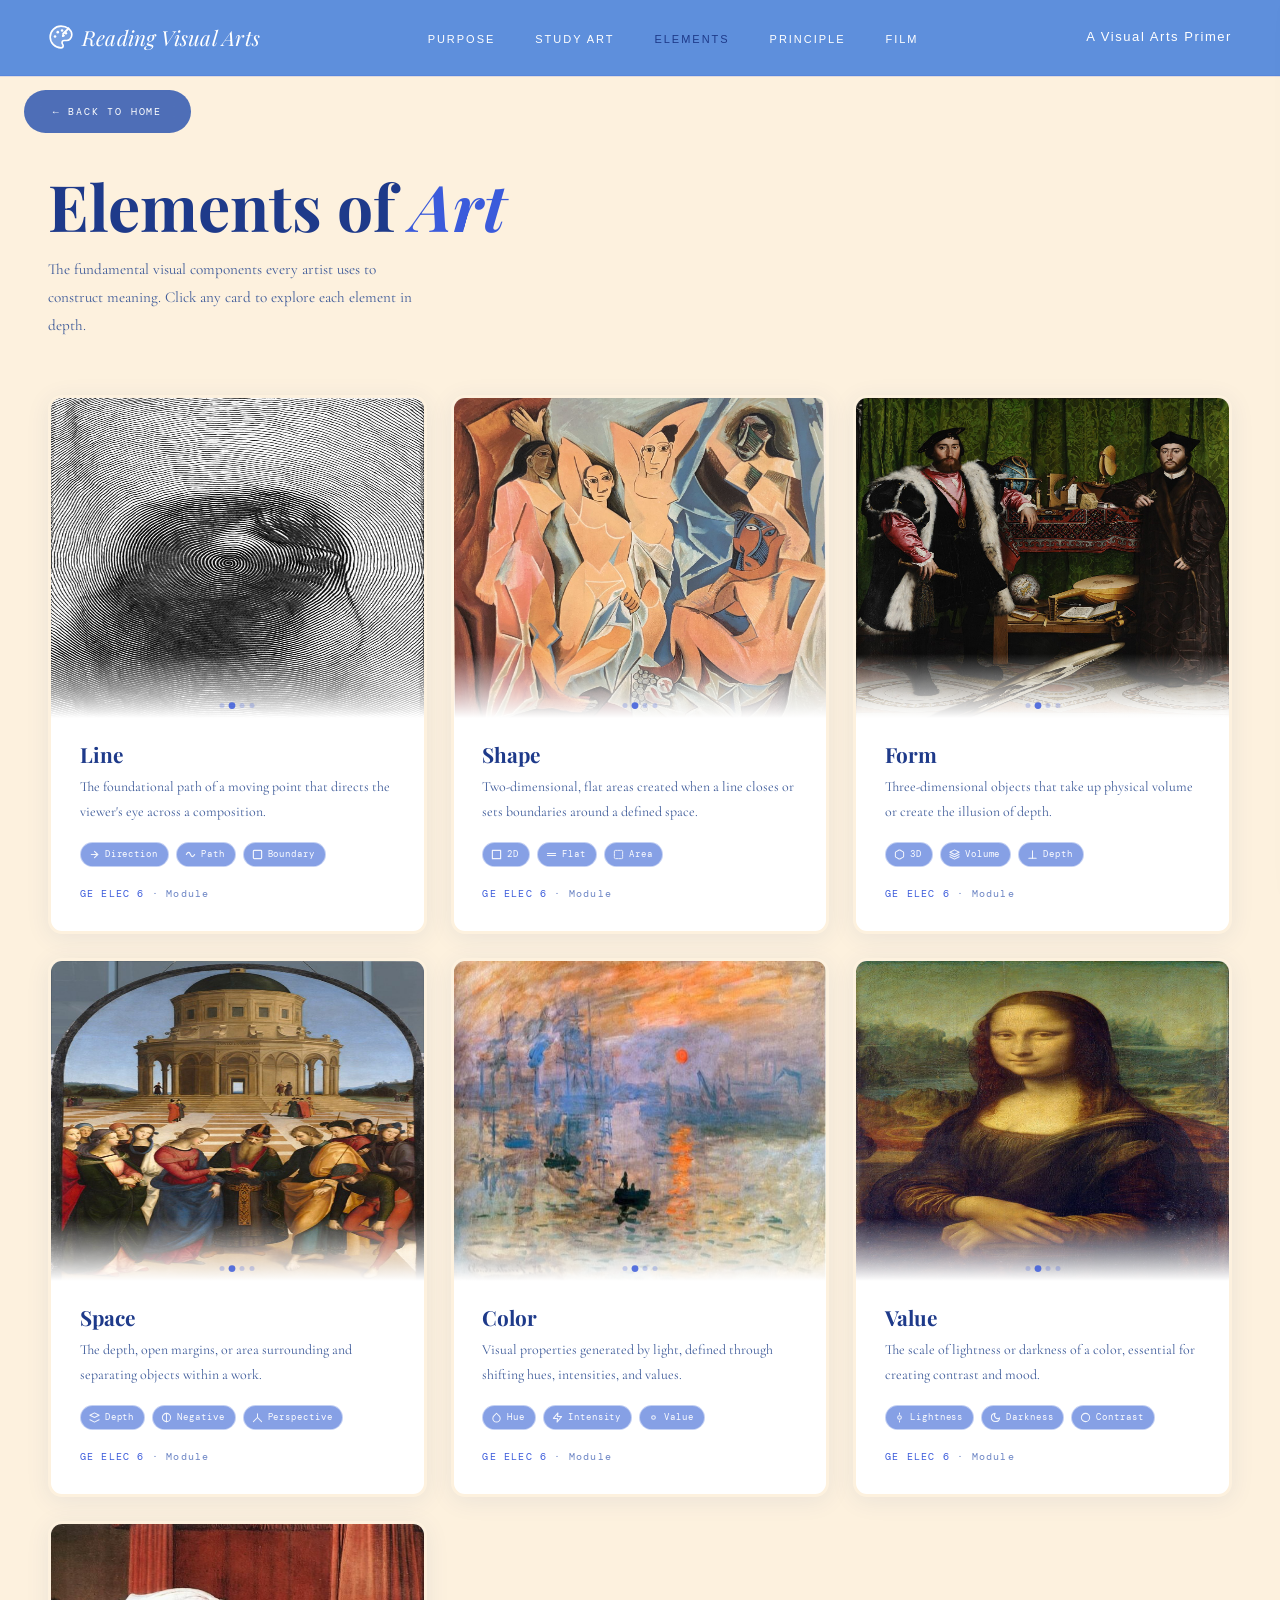
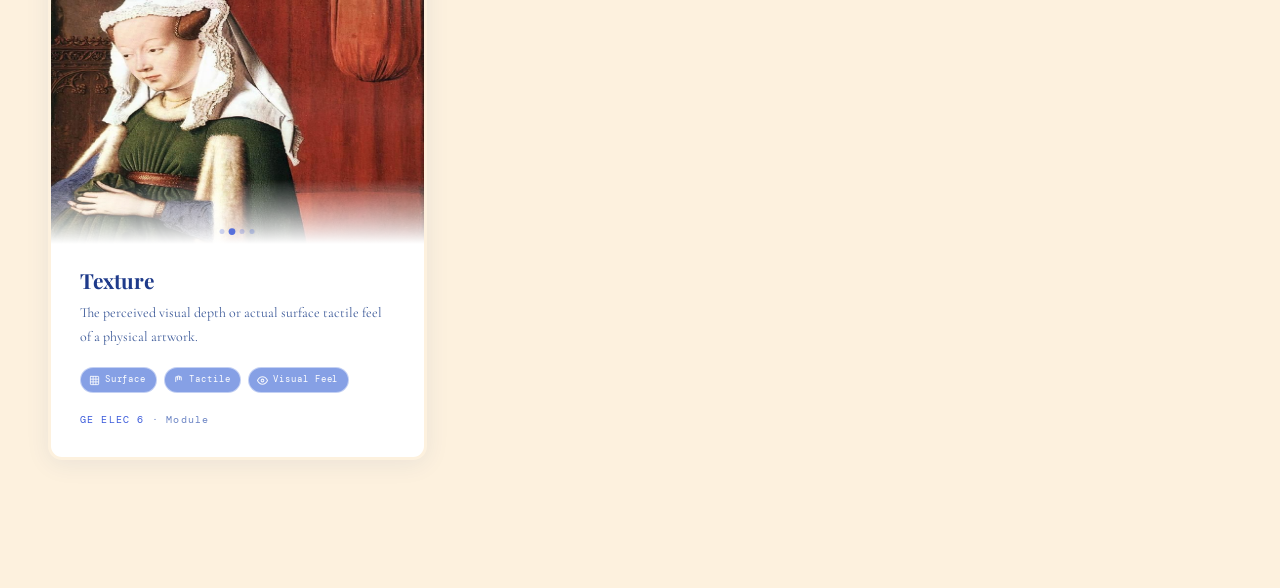
==== elements.html @ 867e7276 "i built a brand new landing page and added elements.html. i completely updated our design system by " ====
<!DOCTYPE html>
<html lang="en">
<head>
<meta charset="UTF-8">
<meta name="viewport" content="width=device-width, initial-scale=1.0">
<title>Elements of Art — Reading Visual Arts</title>
<link href="https://fonts.googleapis.com/css2?family=Playfair+Display:ital,wght@0,400;0,700;1,400;1,700&family=DM+Mono:ital,wght@0,300;0,400;1,300&family=Cormorant+Garamond:ital,wght@0,300;0,400;1,300;1,400&display=swap" rel="stylesheet">
<link rel="stylesheet" href="style.css">
<style>
/* ── ELEMENTS PAGE — extra styles on top of style.css ── */

.elements-page {
  max-width: 1400px;
  margin: 0 auto;
  padding: 5rem 3rem 8rem;
}

.section-header-row {
  display: flex;
  justify-content: space-between;
  align-items: flex-end;
  margin-bottom: 3.5rem;
  flex-wrap: wrap;
  gap: 1.5rem;
}

.section-kicker {
  font-family: 'DM Mono', monospace;
  font-size: 10px;
  letter-spacing: 0.28em;
  text-transform: uppercase;
  color: var(--cobalt);
  margin-bottom: 1rem;
}

.section-title {
  font-family: 'Playfair Display', serif;
  font-size: clamp(2.8rem, 5vw, 4.5rem);
  font-weight: 700;
  line-height: 1.05;
  color: var(--navy);
  margin-bottom: 1rem;
}

.section-title em { font-style: italic; color: var(--cobalt); }

.section-sub {
  font-size: 0.95rem;
  color: var(--text-body);
  max-width: 55ch;
  line-height: 1.85;
}

.view-all-link {
  font-family: 'DM Mono', monospace;
  font-size: 11px;
  letter-spacing: 0.15em;
  text-transform: uppercase;
  color: var(--navy);
  text-decoration: none;
  white-space: nowrap;
  padding-bottom: 2px;
  border-bottom: 1px solid var(--border);
  transition: color 0.2s, border-color 0.2s;
}
.view-all-link:hover { color: var(--cobalt); border-bottom-color: var(--cobalt); }

/* ── CARD GRID ── */
.el-grid {
  display: grid;
  grid-template-columns: repeat(3, 1fr);
  gap: 1.5rem;
}

.el-card {
  border: 3px solid transparent;      /* ← thicker border */
  border-radius: 14px;
  overflow: hidden;
  cursor: pointer;
  position: relative;
  --mx: -999px;
  --my: -999px;
  background:
    linear-gradient(var(--white), var(--white)) padding-box,
    radial-gradient(
      400px circle at var(--mx) var(--my),   /* ← wider spread */
      rgba(94,143,220,1.0)  0%,              /* ← header blue */
      rgba(116,143,252,0.8) 25%,
      rgba(174,196,255,0.4) 55%,
      transparent 100%
    ) border-box;
  box-shadow: var(--shadow);
  transition: transform 0.3s, box-shadow 0.3s;
}

.el-card:hover {
  transform: translateY(-6px);
  box-shadow: 0 20px 50px rgba(30,58,138,0.13);
}

.card-visual {
  width: 100%;
  height: 320px;        /* fixed height */
  overflow: hidden;
  position: relative;
}

.card-slide {
  position: absolute;
  inset: 0;
  width: 100%;
  height: 100%;
  object-fit: fill;     /* ← stretches to fill, no crop, no bg gap */
  opacity: 0;
  transition: opacity 0.9s ease-in-out;
}

.card-slide.active { opacity: 1; }
.card-dots {
  position: absolute;
  bottom: 10px; left: 50%;
  transform: translateX(-50%);
  display: flex; gap: 5px; z-index: 10;
}
.card-dot {
  width: 5px; height: 5px;
  border-radius: 50%;
  background: rgba(59,91,219,0.25);
  transition: background 0.3s, transform 0.3s;
}
.card-dot.active {
  background: rgba(59,91,219,0.85);
  transform: scale(1.35);
}
.card-visual-overlay {
  position: absolute; inset: 0;
  background: linear-gradient(to bottom, transparent 80%, var(--white)); /* ← was 55%, push it to 80% */
  pointer-events: none; z-index: 5;
}

/* ── CARD BODY ── */
.card-body { padding: 1.5rem 1.8rem 1.8rem; }

.card-title {
  font-family: 'Playfair Display', serif;
  font-size: 1.3rem;
  font-weight: 700;
  color: var(--navy);
  margin-bottom: 0.5rem;
  line-height: 1.2;
}

.card-desc {
  font-size: 0.87rem;
  color: var(--text-body);
  line-height: 1.75;
  margin-bottom: 1.1rem;
}

.card-tags {
  display: flex; flex-wrap: wrap; gap: 7px; margin-bottom: 1.1rem;
}
.card-tag {
  font-family: 'DM Mono', monospace;
  font-size: 9px;
  letter-spacing: 0.1em;
  padding: 4px 10px 4px 8px;
  border: 1px solid rgba(255, 255, 255, 0.5);
  border-radius: 100px;
  color: #ffffff;
  background: rgba(56, 98, 212, 0.603);       /* ← softer, icier blue */
  backdrop-filter: blur(10px);
  -webkit-backdrop-filter: blur(10px);
  display: inline-flex;
  align-items: center;
  gap: 5px;
  transition: background 0.2s, border-color 0.2s;
}

.card-tag:hover {
  background: rgba(174, 196, 255, 0.6);
  border-color: rgba(255, 255, 255, 0.8);
}

.card-tag svg {
  flex-shrink: 0;
  opacity: 0.9;
  stroke: #ffffff;
}
.card-footer {
  font-family: 'DM Mono', monospace;
  font-size: 10px;
  letter-spacing: 0.12em;
  color: var(--muted);
}
.card-footer span { color: var(--cobalt); }

/* ── SIDE PANEL ── */
#detail-panel {
  position: fixed;
  top: 0; right: -560px;
  width: 520px; height: 100vh;
  background: var(--white);
  border-left: 1px solid var(--border);
  box-shadow: -8px 0 40px rgba(30,58,138,0.1);
  z-index: 500;
  overflow-y: auto;
  transition: right 0.38s cubic-bezier(0.22, 1, 0.36, 1);
  display: flex; flex-direction: column;
}
#detail-panel.open { right: 0; }
#detail-panel::-webkit-scrollbar { width: 3px; }
#detail-panel::-webkit-scrollbar-thumb { background: var(--border); }

.panel-close {
  position: absolute;
  top: 1rem;
  right: 1.2rem;
  z-index: 10;
  background: white;           /* ← white circle background */
  border: none;
  cursor: pointer;
  color: var(--cobalt);        /* ← blue X icon */
  font-size: 1rem;
  line-height: 1;
  padding: 8px 10px;           /* ← creates the round shape */
  border-radius: 50%;          /* ← makes it a circle */
  width: 36px;
  height: 36px;
  display: flex;
  align-items: center;
  justify-content: center;
  box-shadow: 0 2px 8px rgba(30,58,138,0.15);  /* ← subtle blue shadow */
  transition: background 0.2s, color 0.2s, transform 0.2s;
}

.panel-close:hover {
  background: var(--cobalt);   /* ← flips on hover: blue bg */
  color: white;                /* ← white X on hover */
  transform: scale(1.1);
}
.panel-image {
  width: 100%;
  height: 380px;        /* ← increase from 240px to 380px */
  flex-shrink: 0;
  overflow: hidden;
  position: relative;
  background: var(--off-white);
}
.panel-slide {
  position: absolute;
  inset: 0;
  width: 100%;
  height: 100%;
  object-fit: fill;     /* ← no crop, no gap */
  opacity: 0;
  transition: opacity 0.9s ease-in-out;
}
.panel-slide.active { opacity: 1; }
.panel-image-overlay {
  position: absolute; inset: 0;
  background: linear-gradient(to bottom, transparent 45%, var(--white));
  pointer-events: none; z-index: 5;
}
.panel-image-glyph {
  position: absolute; bottom: -1rem; right: 1.5rem;
  font-family: 'Playfair Display', serif;
  font-size: 9rem; font-weight: 700; font-style: italic;
  color: rgba(59,91,219,0.07); line-height: 1;
  pointer-events: none; z-index: 6;
}

.panel-content { padding: 2rem 2.5rem 3rem; flex: 1; }

.panel-badges { display: flex; gap: 10px; align-items: center; margin-bottom: 1.2rem; flex-wrap: wrap; }
.panel-badge {
  font-family: 'DM Mono', monospace; font-size: 9px;
  letter-spacing: 0.22em; text-transform: uppercase;
  padding: 4px 12px; border: 1px solid var(--border);
  color: var(--cobalt); border-radius: 100px;
}
.panel-badge-module {
  font-family: 'DM Mono', monospace; font-size: 9px;
  letter-spacing: 0.15em; color: var(--muted);
}
.panel-title {
  font-family: 'Playfair Display', serif;
  font-size: 2.1rem; font-weight: 700;
  color: var(--navy); margin-bottom: 0.4rem; line-height: 1.1;
}
.panel-title em { font-style: italic; color: var(--cobalt); }
.panel-divider { width: 36px; height: 2px; background: var(--cobalt); margin: 1.2rem 0; border-radius: 2px; }
.panel-intro {
  font-family: 'Cormorant Garamond', serif;
  font-size: 1.05rem; font-style: italic;
  color: var(--text-body); line-height: 1.85; margin-bottom: 1.5rem;
}
.panel-overview-label {
  font-family: 'DM Mono', monospace; font-size: 9px;
  letter-spacing: 0.25em; text-transform: uppercase;
  color: var(--cobalt); margin-bottom: 0.6rem;
}
.panel-overview {
  font-size: 0.9rem; color: var(--text-body);
  line-height: 1.9; margin-bottom: 2rem;
}
.panel-features-label {
  font-family: 'DM Mono', monospace; font-size: 9px;
  letter-spacing: 0.25em; text-transform: uppercase;
  color: var(--cobalt); margin-bottom: 0.8rem;
}
.panel-features { display: flex; flex-direction: column; gap: 6px; }
.panel-feature {
  display: flex; gap: 1.1rem; align-items: flex-start;
  padding: 1rem 1.2rem;
  background: var(--off-white);
  border-left: 2px solid transparent;
  border-radius: 0 8px 8px 0;
  transition: background 0.25s, border-color 0.25s;
}
.panel-feature:hover {
  background: rgba(59,91,219,0.06);
  border-left-color: var(--cobalt);
}
.panel-feature-icon { font-size: 1.1rem; flex-shrink: 0; padding-top: 0.1rem; }
.panel-feature-title {
  font-family: 'DM Mono', monospace; font-size: 10px;
  letter-spacing: 0.12em; text-transform: uppercase;
  color: var(--navy); margin-bottom: 0.25rem;
}
.panel-feature-desc {
  font-size: 0.87rem; color: var(--text-body); line-height: 1.72;
}

/* Backdrop */
#panel-backdrop {
  position: fixed; inset: 0;
  background: rgba(0,0,0,0);
  z-index: 499; pointer-events: none;
  transition: background 0.38s;
}
#panel-backdrop.open {
  background: rgba(30,58,138,0.15);
  pointer-events: auto;
}

/* ── MOBILE ── */
@media (max-width: 900px) { .el-grid { grid-template-columns: repeat(2, 1fr); } #detail-panel { width: 100vw; right: -100vw; } }
@media (max-width: 580px) { .el-grid { grid-template-columns: 1fr; } .elements-page { padding: 3rem 1.5rem 6rem; } }
</style>
</head>
<body>

<header class="masthead">
<a href="index.html" style="text-decoration: none;">
  <span class="masthead-logo">
    <svg xmlns="http://www.w3.org/2000/svg" width="26" height="26" viewBox="0 0 24 24" fill="none" class="logo-icon">
      <path d="M12 2C6.48 2 2 6.48 2 12c0 5.52 4.48 10 10 10 1.1 0 2-.9 2-2 0-.53-.2-1-.53-1.37-.32-.36-.51-.84-.51-1.35 0-1.1.9-2 2-2h2.35C19.66 15.28 22 12.85 22 10c0-4.42-4.48-8-10-8z" fill="currentColor" opacity="0.15"/>
      <path d="M12 2C6.48 2 2 6.48 2 12c0 5.52 4.48 10 10 10 1.1 0 2-.9 2-2 0-.53-.2-1-.53-1.37-.32-.36-.51-.84-.51-1.35 0-1.1.9-2 2-2h2.35C19.66 15.28 22 12.85 22 10c0-4.42-4.48-8-10-8z" stroke="currentColor" stroke-width="1.5" fill="none"/>
      <circle cx="6.5" cy="11.5" r="1.2" fill="currentColor"/>
      <circle cx="9"   cy="7.5"  r="1.2" fill="currentColor"/>
      <circle cx="13"  cy="6"    r="1.2" fill="currentColor"/>
      <circle cx="16.5" cy="8.5" r="1.2" fill="currentColor"/>
      <line x1="19" y1="4" x2="14" y2="9" stroke="currentColor" stroke-width="1.8" stroke-linecap="round"/>
      <path d="M14 9 c-1 1-1.5 2-1 2.8 .8.5 1.8 0 2.8-1z" fill="currentColor"/>
    </svg>
    Reading Visual Arts
  </span>
</a>
<nav>
  <ul class="masthead-nav">
    <li><a href="purposes.html">Purpose</a></li>
    <li><a href="method.html">Study Art</a></li>
    <li><a href="elements.html" class="active">Elements</a></li>
    <li><a href="principles.html">Principle</a></li>
    <li><a href="film.html">Film</a></li>
  </ul>
</nav>
  <span class="masthead-issue">A Visual Arts Primer</span>
</header>

<main class="elements-page">

  <div class="section-header-row">
    <div>
      <p class="section-kicker"></p>
      <h1 class="section-title">Elements of <em>Art</em></h1>
      <p class="section-sub">The fundamental visual components every artist uses to construct meaning. Click any card to explore each element in depth.</p>
    </div>
<a href="index.html" class="btn-back">← BACK TO HOME</a>

  </div>

  <div class="el-grid" id="elementsGrid">

    <!-- LINE -->
    <div class="el-card" data-element="line">
      <div class="card-visual">
        <img class="card-slide active" src="image/line1.jpg" alt="Line 1">
        <img class="card-slide"        src="image/line2.jpg" alt="Line 2">
        <img class="card-slide"        src="image/line3.jpg" alt="Line 3">
        <img class="card-slide"        src="image/line4.jpg" alt="Line 4">
        <img class="card-slide"        src="image/line5.jpg" alt="Line 5">

        <div class="card-dots"><div class="card-dot active"></div><div class="card-dot"></div><div class="card-dot"></div><div class="card-dot"></div></div>
        <div class="card-visual-overlay"></div>
      </div>
      <div class="card-body">
        <div class="card-title">Line</div>
        <div class="card-desc">The foundational path of a moving point that directs the viewer's eye across a composition.</div>
        <div class="card-tags">
          <span class="card-tag"><svg width="11" height="11" viewBox="0 0 24 24" fill="none" stroke="currentColor" stroke-width="2.5" stroke-linecap="round" stroke-linejoin="round"><line x1="5" y1="12" x2="19" y2="12"/><polyline points="12 5 19 12 12 19"/></svg>Direction</span>
          <span class="card-tag"><svg width="11" height="11" viewBox="0 0 24 24" fill="none" stroke="currentColor" stroke-width="2.5" stroke-linecap="round"><path d="M3 12 C6 6,10 6,12 12 C14 18,18 18,21 12"/></svg>Path</span>
          <span class="card-tag"><svg width="11" height="11" viewBox="0 0 24 24" fill="none" stroke="currentColor" stroke-width="2.5" stroke-linecap="round" stroke-linejoin="round"><rect x="3" y="3" width="18" height="18" rx="2"/></svg>Boundary</span>
        </div>
        <div class="card-footer"><span>GE ELEC 6</span> · Module</div>
      </div>
    </div>

    <!-- SHAPE -->
    <div class="el-card" data-element="shape">
      <div class="card-visual">
        <img class="card-slide active" src="image/shapes1.jpg" alt="Shape 1">
        <img class="card-slide"        src="image/shapes2.jpg" alt="Shape 2">
        <img class="card-slide"        src="image/shapes3.jpg" alt="Shape 3">
        <img class="card-slide"        src="image/shapes4.jpg" alt="Shape 4">
        <img class="card-slide"        src="image/shapes5.jpg" alt="Shape 5">
        <div class="card-dots"><div class="card-dot active"></div><div class="card-dot"></div><div class="card-dot"></div><div class="card-dot"></div></div>
        <div class="card-visual-overlay"></div>
      </div>
      <div class="card-body">
        <div class="card-title">Shape</div>
        <div class="card-desc">Two-dimensional, flat areas created when a line closes or sets boundaries around a defined space.</div>
        <div class="card-tags">
          <span class="card-tag"><svg width="11" height="11" viewBox="0 0 24 24" fill="none" stroke="currentColor" stroke-width="2.5" stroke-linecap="round" stroke-linejoin="round"><rect x="3" y="3" width="18" height="18"/></svg>2D</span>
          <span class="card-tag"><svg width="11" height="11" viewBox="0 0 24 24" fill="none" stroke="currentColor" stroke-width="2.2" stroke-linecap="round"><line x1="3" y1="10" x2="21" y2="10"/><line x1="3" y1="14" x2="21" y2="14"/></svg>Flat</span>
          <span class="card-tag"><svg width="11" height="11" viewBox="0 0 24 24" fill="none" stroke="currentColor" stroke-width="2" stroke-dasharray="4 2" stroke-linecap="round"><rect x="3" y="3" width="18" height="18" rx="2"/></svg>Area</span>
        </div>
        <div class="card-footer"><span>GE ELEC 6</span> · Module</div>
      </div>
    </div>

    <!-- FORM -->
    <div class="el-card" data-element="form">
      <div class="card-visual">
        <img class="card-slide active" src="image/form1.jpg" alt="Form 1">
        <img class="card-slide"        src="image/form2.jpg" alt="Form 2">
        <img class="card-slide"        src="image/form3.jpg" alt="Form 3">
        <img class="card-slide"        src="image/form4.jpg" alt="Form 4">
        <img class="card-slide"        src="image/form5.jpg" alt="Form 5">
        <div class="card-dots"><div class="card-dot active"></div><div class="card-dot"></div><div class="card-dot"></div><div class="card-dot"></div></div>
        <div class="card-visual-overlay"></div>
      </div>
      <div class="card-body">
        <div class="card-title">Form</div>
        <div class="card-desc">Three-dimensional objects that take up physical volume or create the illusion of depth.</div>
        <div class="card-tags">
          <span class="card-tag"><svg width="11" height="11" viewBox="0 0 24 24" fill="none" stroke="currentColor" stroke-width="2.2" stroke-linecap="round" stroke-linejoin="round"><path d="M21 16V8a2 2 0 0 0-1-1.73l-7-4a2 2 0 0 0-2 0l-7 4A2 2 0 0 0 3 8v8a2 2 0 0 0 1 1.73l7 4a2 2 0 0 0 2 0l7-4A2 2 0 0 0 21 16z"/></svg>3D</span>
          <span class="card-tag"><svg width="11" height="11" viewBox="0 0 24 24" fill="none" stroke="currentColor" stroke-width="2.2" stroke-linecap="round" stroke-linejoin="round"><polygon points="12 2 2 7 12 12 22 7 12 2"/><polyline points="2 17 12 22 22 17"/><polyline points="2 12 12 17 22 12"/></svg>Volume</span>
          <span class="card-tag"><svg width="11" height="11" viewBox="0 0 24 24" fill="none" stroke="currentColor" stroke-width="2.2" stroke-linecap="round"><line x1="12" y1="20" x2="12" y2="4"/><line x1="4" y1="20" x2="20" y2="20"/></svg>Depth</span>
        </div>
        <div class="card-footer"><span>GE ELEC 6</span> · Module</div>
      </div>
    </div>

    <!-- SPACE -->
    <div class="el-card" data-element="space">
      <div class="card-visual">
        <img class="card-slide active" src="image/space1.jpg" alt="Space 1">
        <img class="card-slide"        src="image/space2.jpg" alt="Space 2">
        <img class="card-slide"        src="image/space3.jpg" alt="Space 3">
        <img class="card-slide"        src="image/space4.jpg" alt="Space 4">
        <img class="card-slide"        src="image/space5.jpg" alt="Space 5">

        <div class="card-dots"><div class="card-dot active"></div><div class="card-dot"></div><div class="card-dot"></div><div class="card-dot"></div></div>
        <div class="card-visual-overlay"></div>
      </div>
      <div class="card-body">
        <div class="card-title">Space</div>
        <div class="card-desc">The depth, open margins, or area surrounding and separating objects within a work.</div>
        <div class="card-tags">
          <span class="card-tag"><svg width="11" height="11" viewBox="0 0 24 24" fill="none" stroke="currentColor" stroke-width="2.2" stroke-linecap="round" stroke-linejoin="round"><polygon points="12 2 2 7 12 12 22 7 12 2"/><polyline points="2 17 12 22 22 17"/></svg>Depth</span>
          <span class="card-tag"><svg width="11" height="11" viewBox="0 0 24 24" fill="none" stroke="currentColor" stroke-width="2.2" stroke-linecap="round"><circle cx="12" cy="12" r="9"/><line x1="12" y1="3" x2="12" y2="21"/></svg>Negative</span>
          <span class="card-tag"><svg width="11" height="11" viewBox="0 0 24 24" fill="none" stroke="currentColor" stroke-width="2.2" stroke-linecap="round"><line x1="12" y1="12" x2="3" y2="21"/><line x1="12" y1="12" x2="21" y2="21"/><line x1="12" y1="12" x2="12" y2="4"/></svg>Perspective</span>
        </div>
        <div class="card-footer"><span>GE ELEC 6</span> · Module</div>
      </div>
    </div>

    <!-- COLOR -->
    <div class="el-card" data-element="color">
      <div class="card-visual">
        <img class="card-slide active" src="image/color1.jpg" alt="Color 1">
        <img class="card-slide"        src="image/color2.jpg" alt="Color 2">
        <img class="card-slide"        src="image/color3.jpg" alt="Color 3">
        <img class="card-slide"        src="image/color4.jpg" alt="Color 4">
        <img class="card-slide"        src="image/color5.jpg" alt="Color 5">
        <div class="card-dots"><div class="card-dot active"></div><div class="card-dot"></div><div class="card-dot"></div><div class="card-dot"></div></div>
        <div class="card-visual-overlay"></div>
      </div>
      <div class="card-body">
        <div class="card-title">Color</div>
        <div class="card-desc">Visual properties generated by light, defined through shifting hues, intensities, and values.</div>
        <div class="card-tags">
          <span class="card-tag"><svg width="11" height="11" viewBox="0 0 24 24" fill="none" stroke="currentColor" stroke-width="2.2" stroke-linecap="round" stroke-linejoin="round"><path d="M12 2.69l5.66 5.66a8 8 0 1 1-11.31 0z"/></svg>Hue</span>
          <span class="card-tag"><svg width="11" height="11" viewBox="0 0 24 24" fill="none" stroke="currentColor" stroke-width="2.2" stroke-linecap="round" stroke-linejoin="round"><polygon points="13 2 3 14 12 14 11 22 21 10 12 10 13 2"/></svg>Intensity</span>
          <span class="card-tag"><svg width="11" height="11" viewBox="0 0 24 24" fill="none" stroke="currentColor" stroke-width="2.2" stroke-linecap="round"><circle cx="12" cy="12" r="4"/></svg>Value</span>
        </div>
        <div class="card-footer"><span>GE ELEC 6</span> · Module</div>
      </div>
    </div>

    <!-- VALUE -->
    <div class="el-card" data-element="value">
      <div class="card-visual">
        <img class="card-slide active" src="image/value1.jpg" alt="Value 1">
        <img class="card-slide"        src="image/value2.jpg" alt="Value 2">
        <img class="card-slide"        src="image/value3.jpg" alt="Value 3">
        <img class="card-slide"        src="image/value4.jpg" alt="Value 4">
        <img class="card-slide"        src="image/value5.jpg" alt="Value 5">
        <div class="card-dots"><div class="card-dot active"></div><div class="card-dot"></div><div class="card-dot"></div><div class="card-dot"></div></div>
        <div class="card-visual-overlay"></div>
      </div>
      <div class="card-body">
        <div class="card-title">Value</div>
        <div class="card-desc">The scale of lightness or darkness of a color, essential for creating contrast and mood.</div>
        <div class="card-tags">
          <span class="card-tag"><svg width="11" height="11" viewBox="0 0 24 24" fill="none" stroke="currentColor" stroke-width="2.2" stroke-linecap="round"><circle cx="12" cy="12" r="4"/><line x1="12" y1="2" x2="12" y2="5"/><line x1="12" y1="19" x2="12" y2="22"/></svg>Lightness</span>
          <span class="card-tag"><svg width="11" height="11" viewBox="0 0 24 24" fill="none" stroke="currentColor" stroke-width="2.2" stroke-linecap="round" stroke-linejoin="round"><path d="M21 12.79A9 9 0 1 1 11.21 3 7 7 0 0 0 21 12.79z"/></svg>Darkness</span>
          <span class="card-tag"><svg width="11" height="11" viewBox="0 0 24 24" fill="none" stroke="currentColor" stroke-width="2.2" stroke-linecap="round"><circle cx="12" cy="12" r="9"/></svg>Contrast</span>
        </div>
        <div class="card-footer"><span>GE ELEC 6</span> · Module</div>
      </div>
    </div>

    <!-- TEXTURE -->
    <div class="el-card" data-element="texture">
      <div class="card-visual">
        <img class="card-slide active" src="image/texture1.jpg" alt="Texture 1">
        <img class="card-slide"        src="image/texture2.jpg" alt="Texture 2">
        <img class="card-slide"        src="image/texture3.jpg" alt="Texture 3">
        <img class="card-slide"        src="image/texture4.jpg" alt="Texture 4">
        <img class="card-slide"        src="image/texture5.jpg" alt="Texture 5">
        <div class="card-dots"><div class="card-dot active"></div><div class="card-dot"></div><div class="card-dot"></div><div class="card-dot"></div></div>
        <div class="card-visual-overlay"></div>
      </div>
      <div class="card-body">
        <div class="card-title">Texture</div>
        <div class="card-desc">The perceived visual depth or actual surface tactile feel of a physical artwork.</div>
        <div class="card-tags">
          <span class="card-tag"><svg width="11" height="11" viewBox="0 0 24 24" fill="none" stroke="currentColor" stroke-width="2" stroke-linecap="round"><rect x="3" y="3" width="18" height="18" rx="1"/><line x1="3" y1="9" x2="21" y2="9"/><line x1="3" y1="15" x2="21" y2="15"/><line x1="9" y1="3" x2="9" y2="21"/><line x1="15" y1="3" x2="15" y2="21"/></svg>Surface</span>
          <span class="card-tag"><svg width="11" height="11" viewBox="0 0 24 24" fill="none" stroke="currentColor" stroke-width="2.2" stroke-linecap="round" stroke-linejoin="round"><path d="M18 11V6a2 2 0 0 0-4 0v1M14 10V4a2 2 0 0 0-4 0v2M10 10.5V6a2 2 0 0 0-4 0v8"/></svg>Tactile</span>
          <span class="card-tag"><svg width="11" height="11" viewBox="0 0 24 24" fill="none" stroke="currentColor" stroke-width="2.2" stroke-linecap="round" stroke-linejoin="round"><path d="M1 12s4-8 11-8 11 8 11 8-4 8-11 8-11-8-11-8z"/><circle cx="12" cy="12" r="3"/></svg>Visual Feel</span>
        </div>
        <div class="card-footer"><span>GE ELEC 6</span> · Module</div>
      </div>
    </div>

  </div>
</main>

<div id="panel-backdrop"></div>

<div id="detail-panel">
  <button class="panel-close" id="panelClose" aria-label="Close panel">✕</button>
  <div class="panel-image" id="panelImage">
    <div class="panel-image-overlay"></div>
    <div class="panel-image-glyph" id="panelGlyph"></div>
  </div>
  <div class="panel-content">
    <div class="panel-badges">
      <span class="panel-badge">Element of Art</span>
      <span class="panel-badge-module">GE ELEC 6 · Module</span>
    </div>
    <h2 class="panel-title" id="panelTitle"></h2>
    <div class="panel-divider"></div>
    <p class="panel-intro" id="panelIntro"></p>
    <p class="panel-overview-label">Overview</p>
    <p class="panel-overview" id="panelOverview"></p>
    <p class="panel-features-label">Key Features</p>
    <div class="panel-features" id="panelFeatures"></div>
  </div>
</div>

<script>
const DATA = {
  line: {
    glyph: 'L',
    title: '<em>Line</em> Analysis',
    intro: 'The foundational path of a moving point across a medium, acting as the primary building block for establishing direction and structure.',
    overview: 'Line is the most basic element of art. It can vary in width, direction, curvature, and length. In visual analysis, lines do not just outline shapes; they guide the viewer\'s eye through the composition and convey distinct emotional and psychological characteristics based on their orientation and rhythm.',
    features: [
      { icon:'📐', title:'Structural Type',    desc:'Can be geometric (straight, rigid, mathematical) or organic (fluid, free-form, hand-drawn) to define boundaries.' },
      { icon:'🧭', title:'Visual Direction',   desc:'Horizontal lines evoke calm and stability; vertical lines express height and strength; diagonal lines imply kinetic movement.' },
      { icon:'👁️', title:'Implied Lines',      desc:'Not physically drawn lines, but directional paths created by a figure\'s gaze, pointing gestures, or alignment of shapes.' }
    ]
  },
  shape: {
    glyph: 'S',
    title: '<em>Shape</em> Analysis',
    intro: 'A two-dimensional, flat bounded area created when lines close or change direction to separate negative and positive space.',
    overview: 'Shapes are strictly two-dimensional and are defined by clear edges or color contrasts. In visual media, layouts are structurally governed by how shapes are grouped, forming the basic visual grammar before depth or textures are introduced.',
    features: [
      { icon:'📐', title:'Geometric Shapes', desc:'Mathematical, precise forms such as circles, squares, and triangles that suggest order, artificial structures, or stability.' },
      { icon:'🍃', title:'Organic Shapes',   desc:'Irregular, fluid, or biomorphic shapes mimicking natural forms like leaves, clouds, and living silhouettes that evoke spontaneity.' },
      { icon:'🌓', title:'Space Definition', desc:'Shapes explicitly create positive space (the subject area) and shape the surrounding boundaries of negative space.' }
    ]
  },
  form: {
    glyph: 'F',
    title: '<em>Form</em> Analysis',
    intro: 'Three-dimensional objects that possess actual volume or strategically employ shading to create the structural illusion of depth.',
    overview: 'Form extends shape into the third dimension by incorporating depth. While three-dimensional arts physically occupy space, two-dimensional media must rely heavily on illusionistic modeling to transform flat shapes into volumetric presence.',
    features: [
      { icon:'🧱', title:'Actual Form',    desc:'Physical, tactile, and touchable three-dimensional objects occupying space, such as sculpture, architecture, and installations.' },
      { icon:'🖼️', title:'Implied Form',   desc:'The graphic illusion of 3D depth rendered realistically onto a completely flat 2D surface.' },
      { icon:'💡', title:'Light & Shadow', desc:'The primary rendering tool that reveals form, utilizing highlights, mid-tones, core shadows, and cast shadows.' }
    ]
  },
  space: {
    glyph: 'Sp',
    title: '<em>Space</em> Analysis',
    intro: 'The physical or implied area around, between, and within elements, dictating perspective, depth, and layout density.',
    overview: 'Space manages the relational distance between elements in a work. It keeps a layout readable and balanced. Artists manipulate space mathematically or atmospherically to stretch a flat image into a vast, deep world or a tightly packed, flat composition.',
    features: [
      { icon:'🌌', title:'Positive & Negative',       desc:'Positive space is the active area occupied by the main subject; negative space is the empty, background area surrounding it.' },
      { icon:'📏', title:'Linear Perspective',        desc:'A mathematical system using converging lines meeting at a vanishing point on the horizon line to construct infinite depth.' },
      { icon:'🌫️', title:'Atmospheric Perspective',   desc:'Creating depth by making distant objects appear lighter, lower in contrast, and shifting toward cooler blue tones.' }
    ]
  },
  color: {
    glyph: 'C',
    title: '<em>Color</em> Analysis',
    intro: 'The visual property produced when light strikes an object and reflects back to the eye, carrying immense emotional weight.',
    overview: 'Color is the most expressive and psychologically impactful element of art. It alters visual temperature and focus immediately. By combining different colors, creators establish harmony or intentional visual discordance within an artwork.',
    features: [
      { icon:'🎨', title:'Hue Identity',          desc:'The pure name of a color family corresponding directly to its position on the standard color wheel (e.g., Red, Blue).' },
      { icon:'⚡', title:'Intensity / Saturation', desc:'The purity, brightness, or dullness of a color; highly intense colors pop forward, while dull tones recede.' },
      { icon:'🌡️', title:'Color Temperature',     desc:'The division of the palette into warm tones (reds, yellows) that energize, and cool tones (blues, greens) that calm.' }
    ]
  },
  value: {
    glyph: 'V',
    title: '<em>Value</em> Analysis',
    intro: 'The relative scale of lightness or darkness of a color or tone independent of its pure hue.',
    overview: 'Value is responsible for how we perceive light sources and structural weight. By placing extreme light values next to dark values, the artist establishes strong contrast, guides composition focus, and sets a dramatic or somber tone.',
    features: [
      { icon:'🌓', title:'Tonal Gradient',      desc:'The smooth, progressive transition steps spanning from absolute pure white down to solid dark black.' },
      { icon:'💥', title:'Contrast Range',      desc:'High-contrast layouts produce dramatic, punchy impact, whereas low-contrast setups feel soft, hazy, or muted.' },
      { icon:'🎭', title:'Chiaroscuro System',  desc:'The specific allocation of stark light and dark values to model shapes into round, convincing three-dimensional forms.' }
    ]
  },
  texture: {
    glyph: 'T',
    title: '<em>Texture</em> Analysis',
    intro: 'The actual physical surface touch or the implied visual rendering of how an object feels.',
    overview: 'Texture stimulates our sense of touch through sight. It adds a sensory layer to compositions, keeping clean digital or flat canvas layouts from looking sterile by simulating real-world materials and physical presence.',
    features: [
      { icon:'🖐️', title:'Actual / Tactile Texture',  desc:'Surface qualities you can physically touch and feel, such as thick impasto oil paint ridges, coarse burlap, or smooth marble.' },
      { icon:'👁️', title:'Implied / Visual Texture',  desc:'An optical illusion where rendering tricks the eyes into seeing a texture (e.g., fur, metal, wood grain) on a smooth surface.' },
      { icon:'🛠️', title:'Material Extraction',       desc:'How chosen mediums interact with tools (e.g., palette knives, chiseled stone, canvas paper fiber) to influence surface detail.' }
    ]
  }
};

/* Spotlight border */
document.querySelectorAll('.el-card').forEach(card => {
  card.addEventListener('mousemove', e => {
    const r = card.getBoundingClientRect();
    card.style.setProperty('--mx', (e.clientX - r.left) + 'px');
    card.style.setProperty('--my', (e.clientY - r.top) + 'px');
  });
  card.addEventListener('mouseleave', () => {
    card.style.setProperty('--mx', '-999px');
    card.style.setProperty('--my', '-999px');
  });
});

/* Slideshow */
const state = {};
document.querySelectorAll('.el-card').forEach(c => { state[c.dataset.element] = { index:0, timer:null }; });

function goTo(card, i, syncPanel) {
  const k = card.dataset.element;
  const slides = card.querySelectorAll('.card-slide');
  const dots   = card.querySelectorAll('.card-dot');
  const n = ((i % slides.length) + slides.length) % slides.length;
  slides.forEach((s,j) => s.classList.toggle('active', j===n));
  dots.forEach(  (d,j) => d.classList.toggle('active', j===n));
  state[k].index = n;
  if (syncPanel && openKey===k) updatePanelSlide(n);
}

function startSS(card) {
  const k = card.dataset.element;
  stopSS(card);
  state[k].timer = setInterval(() => goTo(card, state[k].index+1, true), 2000);
}
function stopSS(card) {
  const k = card.dataset.element;
  if (state[k].timer) { clearInterval(state[k].timer); state[k].timer=null; }
}

/* Panel */
const panel = document.getElementById('detail-panel');
const backdrop = document.getElementById('panel-backdrop');
let openKey = null, activeCard = null;

function updatePanelSlide(i) {
  panel.querySelectorAll('.panel-slide').forEach((s,j) => s.classList.toggle('active', j===i));
}

function openPanel(card) {
  const k = card.dataset.element;
  const d = DATA[k]; if (!d) return;
  if (activeCard && activeCard!==card) stopSS(activeCard);
  activeCard=card; openKey=k;

  const pImg = document.getElementById('panelImage');
  const ov   = pImg.querySelector('.panel-image-overlay');
  pImg.querySelectorAll('.panel-slide').forEach(s=>s.remove());
  const ci = state[k]?.index ?? 0;
  card.querySelectorAll('.card-slide').forEach((s,i) => {
    const img = document.createElement('img');
    img.className = 'panel-slide' + (i===ci?' active':'');
    img.src=s.src; img.alt=s.alt;
    pImg.insertBefore(img, ov);
  });

  document.getElementById('panelGlyph').textContent = d.glyph;
  document.getElementById('panelTitle').innerHTML   = d.title;
  document.getElementById('panelIntro').textContent = d.intro;
  document.getElementById('panelOverview').textContent = d.overview;
  document.getElementById('panelFeatures').innerHTML = d.features.map(f=>`
    <div class="panel-feature">
      <span class="panel-feature-icon">${f.icon}</span>
      <div><div class="panel-feature-title">${f.title}</div><div class="panel-feature-desc">${f.desc}</div></div>
    </div>`).join('');

  panel.classList.add('open');
  backdrop.classList.add('open');
  startSS(card);
}

function closePanel() {
  panel.classList.remove('open');
  backdrop.classList.remove('open');
  if (activeCard) stopSS(activeCard);
  openKey=null; activeCard=null;
}

document.querySelectorAll('.el-card').forEach(c => c.addEventListener('click', ()=>openPanel(c)));
backdrop.addEventListener('click', closePanel);
document.getElementById('panelClose').addEventListener('click', closePanel);
document.addEventListener('keydown', e => { if (e.key==='Escape') closePanel(); });
  document.querySelectorAll('.el-card').forEach(card => startSS(card));


</script>
</body>
</html>
---- style.css ----
*, *::before, *::after { box-sizing: border-box; margin: 0; padding: 0; }

:root {
  --bg:         #fdf1de;  
  --white:      #ffffff;  
  --off-white:  #faf7f2;  
  --navy:       #1e3a8a;   
  --cobalt:     #3b5bdb;   
  --blue-mid:   #4c6ef5;   
  --blue-light: #748ffc;  
  --blue-banner:#4263eb;   
  --text:       #1e3a8a;  
  --text-body:  #3d5a99;  
  --muted:      #6b84c4;   
  --border:     rgba(59,91,219,0.15);
  --shadow:     0 4px 24px rgba(30,58,138,0.08);
}

html { scroll-behavior: smooth; }

body {
  background: var(--bg);
  color: var(--text);
  font-family: 'Cormorant Garamond', Georgia, serif;
  font-size: 18px;
  line-height: 1.75;
  overflow-x: hidden;
}

::-webkit-scrollbar {
  width: 8px;
}

::-webkit-scrollbar-track {
  background: var(--bg);      
}

::-webkit-scrollbar-thumb {
  background: rgba(94, 143, 220, 1); 
  border-radius: 100px;
}

::-webkit-scrollbar-thumb:hover {
  background: var(--navy);    
}

.masthead {
  border-bottom: 1px solid var(--border);
  padding: 1.2rem 3rem;
  display: flex;
  align-items: center;
  justify-content: space-between;
  position: sticky;
  top: 0;
  background: rgba(94, 143, 220);
  backdrop-filter: blur(12px);
  z-index: 100;
  box-shadow: 0 1px 0 var(--border);
}

.masthead-logo {
  font-family: 'Playfair Display', Georgia, serif;
  font-style: italic;
  font-weight: 400;
  font-size: 1.3rem;
  letter-spacing: 0.01em;
  color: var(--white);
  text-transform: none;
  display: flex;           
  align-items: center;     
  gap: 8px;                
}

.masthead-nav {
  display: flex;
  gap: 2.5rem;
  list-style: none;
}

.masthead-nav a {
  font-family:'Trebuchet MS', 'Lucida Sans Unicode', 'Lucida Grande', 'Lucida Sans', Arial, sans-serif;
  font-size: 11px;
  letter-spacing: 0.18em;
  text-transform: uppercase;
  color: var(--white);
  text-decoration: none;
  transition: color 0.25s;
}

.masthead-nav a:hover,
.masthead-nav a.active {
  color: #1e3a8a;    
}
.masthead-issue {
  font-family:'Trebuchet MS', 'Lucida Sans Unicode', 'Lucida Grande', 'Lucida Sans', Arial, sans-serif;
  font-size: 13px;
  letter-spacing: 0.12em;
  color: var(--white);
}
.btn-back {
  position: fixed;
  top: 90px;
  left: 24px;
  z-index: 800;
  text-decoration: none;
  display: inline-flex;
  align-items: center;
  gap: 1rem;
  font-family: 'DM Mono', monospace;
  font-size: 10px;
  letter-spacing: 0.18em;
  text-transform: uppercase;
  color: var(--white);
  background: rgba(2, 54, 167, 0.699);
  backdrop-filter: blur(8px);
  -webkit-backdrop-filter: blur(8px);
  padding: 0.8rem 1.8rem;
  border-radius: 100px;
  transition: background 0.3s, color 0.3s;
}

.btn-back:hover {
  background: var(--white);
  color: var(--cobalt);
  border: 1px solid #1e3a8a;    
}
.hero {
  display: grid;
  grid-template-columns: 1fr 1fr;
  min-height: 92vh;
  border-bottom: 1px solid var(--border);
}

.hero-text {
  padding: 5rem 4rem 5rem 5rem;
  display: flex;
  flex-direction: column;
  justify-content: center;
  border-right: 1px solid var(--border);
  background: var(--white);
}

.hero-kicker {
  font-family: 'DM Mono', monospace;
  font-size: 10px;
  letter-spacing: 0.25em;
  text-transform: uppercase;
  color: var(--cobalt);
  margin-bottom: 2rem;
}

.hero-title {
  font-family: 'Playfair Display', Georgia, serif;
  font-size: clamp(3.5rem, 6vw, 5.5rem);
  font-weight: 700;
  line-height: 1.05;
  color: var(--navy);
  margin-bottom: 2rem;
}

.hero-title em {
  font-style: italic;
  color: var(--cobalt);
}

.hero-desc {
  font-size: 1.1rem;
  color: var(--text-body);
  max-width: 38ch;
  line-height: 1.9;
  margin-bottom: 3rem;
}

.hero-cta {
  display: inline-flex;
  align-items: center;
  gap: 1rem;
  font-family: 'DM Mono', monospace;
  font-size: 11px;
  letter-spacing: 0.18em;
  text-transform: uppercase;
  color: var(--white);
  background: var(--cobalt);
  text-decoration: none;
  padding: 0.8rem 1.8rem;
  border-radius: 100px;
  transition: gap 0.3s, background 0.3s;
  align-self: flex-start;
}

.hero-cta:hover { background: var(--navy); gap: 1.5rem; }

.hero-visual {
  position: relative;
  overflow: hidden;
  background: var(--bg);
  display: flex;
  align-items: center;
  justify-content: center;
  padding: 3rem;
}

.hero-artwork-wrapper {
  display: flex;
  justify-content: center;
  align-items: center;
  width: 100%;
  animation: fadeInUp 1.2s ease-out both, float 6s ease-in-out infinite 1.2s;
}

.hero-artwork {
  width: 100%;
  max-width: 320px;
  aspect-ratio: 9 / 16;
  object-fit: cover;
  border-radius: 32px;
  box-shadow: 0 40px 80px rgba(30,58,138,0.18);
  border: 6px solid var(--white);
  transition: transform 0.6s cubic-bezier(0.34, 1.56, 0.64, 1), box-shadow 0.6s ease;
  cursor: pointer;
}

.hero-artwork:hover {
  transform: scale(1.08) rotate(1deg);
  box-shadow: 0 60px 120px rgba(30,58,138,0.25);
}

.section-rule {
  display: grid;
  grid-template-columns: auto 1fr;
  align-items: center;
  gap: 1.5rem;
  margin-bottom: 3rem;
}

.section-rule-label {
  font-family: 'DM Mono', monospace;
  font-size: 10px;
  letter-spacing: 0.2em;
  text-transform: uppercase;
  color: var(--cobalt);
  white-space: nowrap;
}

.section-rule-line {
  height: 1px;
  background: var(--border);
}

.elements {
  padding: 6rem 5rem;
  border-bottom: 1px solid var(--border);
  background: var(--bg);
}

.elements-grid {
  display: grid;
  grid-template-columns: repeat(3, 1fr);
  gap: 0;
  border: 1px solid var(--border);
  border-radius: 12px;
  overflow: hidden;
  background: var(--white);
  box-shadow: var(--shadow);
}

.element-card {
  padding: 2.5rem 2rem;
  border-right: 1px solid var(--border);
  position: relative;
  transition: background 0.4s;
  cursor: default;
  background: var(--white);
}

.element-card:last-child { border-right: none; }
.element-card:hover { background: var(--off-white); }
.element-card-border { border-top: 1px solid var(--border); }

.element-number {
  font-family: 'DM Mono', monospace;
  font-size: 10px;
  letter-spacing: 0.18em;
  color: var(--cobalt);
  margin-bottom: 1.5rem;
  display: block;
}

.element-name {
  font-family: 'Playfair Display', serif;
  font-size: 1.7rem;
  font-weight: 700;
  color: var(--navy);
  margin-bottom: 1rem;
  line-height: 1.2;
}

.element-desc {
  font-size: 0.95rem;
  color: var(--text-body);
  line-height: 1.8;
  
}

.element-glyph {
  position: absolute;
  bottom: 1.5rem;
  right: 1.5rem;
  font-family: 'Playfair Display', serif;
  font-size: 5rem;
  color: rgba(59,91,219,0.05);
  line-height: 1;
  pointer-events: none;
  transition: color 0.4s;
}

.element-card:hover .element-glyph { color: rgba(59,91,219,0.1); }

.how-to-read {
  display: grid;
  grid-template-columns: 2fr 3fr;
  border-bottom: 1px solid var(--border);
}

.read-sidebar {
  padding: 5rem 3rem 5rem 5rem;
  border-right: 1px solid var(--border);
  background: var(--bg);
}

.read-sidebar-title {
  font-family: 'Playfair Display', serif;
  font-size: 2.8rem;
  font-weight: 700;
  line-height: 1.15;
  color: var(--navy);
  margin-bottom: 2rem;
}

.read-sidebar-title em { color: var(--cobalt); font-style: italic; }

.read-sidebar p {
  font-size: 1rem;
  color: var(--text-body);
  line-height: 1.9;
  margin-bottom: 1.2rem;
}

.read-steps {
  padding: 5rem 4rem 5rem 3rem;
  background: var(--white);
}

.read-step {
  display: grid;
  grid-template-columns: 3rem 1fr;
  gap: 1.5rem;
  padding: 2rem 0;
  border-bottom: 1px solid var(--border);
  align-items: start;
  transition: padding-left 0.3s;
}

.read-step:first-child { padding-top: 0; }
.read-step:last-child { border-bottom: none; }
.read-step:hover { padding-left: 0.5rem; }

.step-num {
  font-family: 'DM Mono', monospace;
  font-size: 10px;
  letter-spacing: 0.15em;
  color: var(--cobalt);
  padding-top: 0.35rem;
}

.step-title {
  font-family: 'Playfair Display', serif;
  font-size: 1.3rem;
  font-weight: 700;
  color: var(--navy);
  margin-bottom: 0.6rem;
}

.step-body {
  font-size: 0.95rem;
  color: var(--text-body);
  line-height: 1.85;
}

.vocabulary {
  padding: 6rem 5rem;
  border-bottom: 1px solid var(--border);
  background: var(--bg);
}

.vocab-columns {
  columns: 2;
  column-gap: 4rem;
  column-rule: 1px solid var(--border);
}

.vocab-entry {
  break-inside: avoid;
  margin-bottom: 2.2rem;
  padding-bottom: 2.2rem;
  border-bottom: 1px solid var(--border);
}

.vocab-entry:last-child { border-bottom: none; }

.vocab-term {
  font-family: 'Playfair Display', serif;
  font-size: 1.2rem;
  font-style: italic;
  color: var(--cobalt);
  margin-bottom: 0.3rem;
}

.vocab-pos {
  font-family: 'DM Mono', monospace;
  font-size: 9px;
  letter-spacing: 0.18em;
  text-transform: uppercase;
  color: var(--muted);
  margin-bottom: 0.5rem;
}

.vocab-def {
  font-size: 0.95rem;
  color: var(--text-body);
  line-height: 1.8;
}

.pull-quote {
  padding: 5rem;
  border-bottom: 1px solid var(--border);
  text-align: center;
  position: relative;
  background: var(--white);
}

.pull-quote::before {
  content: '"';
  font-family: 'Playfair Display', serif;
  font-size: 12rem;
  color: rgba(59,91,219,0.06);
  position: absolute;
  top: -1rem;
  left: 50%;
  transform: translateX(-50%);
  line-height: 1;
  pointer-events: none;
}

.pull-quote blockquote {
  font-family: 'Playfair Display', serif;
  font-size: clamp(1.8rem, 3.5vw, 2.8rem);
  font-style: italic;
  font-weight: 400;
  color: var(--navy);
  max-width: 28ch;
  margin: 0 auto 1.5rem;
  line-height: 1.45;
}

.pull-quote cite {
  font-family: 'DM Mono', monospace;
  font-size: 10px;
  letter-spacing: 0.2em;
  text-transform: uppercase;
  color: var(--cobalt);
  font-style: normal;
}

.approaches {
  padding: 6rem 5rem;
  border-bottom: 1px solid var(--border);
  background: var(--bg);
}

.approaches-title {
  font-family: 'Playfair Display', serif;
  font-size: clamp(2.2rem, 4vw, 3.5rem);
  font-weight: 700;
  color: var(--navy);
  margin-bottom: 3.5rem;
  max-width: 22ch;
}

.approaches-title em { font-style: italic; color: var(--cobalt); }

.approach-list {
  display: grid;
  grid-template-columns: repeat(2, 1fr);
  gap: 1.5rem;
}

.approach-item {
  background: var(--white);
  padding: 3rem;
  border-radius: 12px;
  position: relative;
  overflow: hidden;
  transition: box-shadow 0.35s, transform 0.35s;
  box-shadow: var(--shadow);
}

.approach-item::before {
  content: '';
  position: absolute;
  bottom: 0; left: 0; right: 0;
  height: 3px;
  background: var(--cobalt);
  transform: scaleX(0);
  transform-origin: left;
  transition: transform 0.4s ease;
}

.approach-item:hover::before { transform: scaleX(1); }
.approach-item:hover { box-shadow: 0 16px 48px rgba(30,58,138,0.14); transform: translateY(-4px); }

.approach-icon {
  width: 2.5rem;
  height: 2.5rem;
  margin-bottom: 1.5rem;
  opacity: 0.55;
}

.approach-name {
  font-family: 'Playfair Display', serif;
  font-size: 1.4rem;
  font-weight: 700;
  color: var(--navy);
  margin-bottom: 0.8rem;
}

.approach-body {
  font-size: 0.93rem;
  color: var(--text-body);
  line-height: 1.85;
}

.footer {
  padding: 3rem 5rem;
  display: flex;
  align-items: center;
  justify-content: space-between;
  border-top: 1px solid var(--border);
  background: var(--white);
}

.footer-logo {
  font-family: 'Playfair Display', serif;
  font-size: 1.4rem;
  font-style: italic;
  color: var(--cobalt);
}

.footer-copy {
  font-family: 'DM Mono', monospace;
  font-size: 9px;
  letter-spacing: 0.15em;
  color: var(--muted);
}

@keyframes fadeInUp {
  from { opacity: 0; transform: translateY(30px); }
  to   { opacity: 1; transform: translateY(0); }
}

@keyframes float {
  0%, 100% { transform: translateY(0); }
  50% { transform: translateY(-20px); }
}

.hero-kicker  { animation: fadeInUp 0.8s ease both; animation-delay: 0.1s; }
.hero-title   { animation: fadeInUp 0.8s ease both; animation-delay: 0.25s; }
.hero-desc    { animation: fadeInUp 0.8s ease both; animation-delay: 0.4s; }
.hero-cta     { animation: fadeInUp 0.8s ease both; animation-delay: 0.55s; }

.reveal {
  opacity: 0;
  transform: translateY(24px);
  transition: opacity 0.7s ease, transform 0.7s ease;
}
.reveal.visible { opacity: 1; transform: none; }

@media (max-width: 850px) {
  .hero { grid-template-columns: 1fr; min-height: auto; }
  .hero-text {
    padding: 4rem 2rem;
    border-right: none;
    border-bottom: 1px solid var(--border);
    align-items: center;
    text-align: center;
  }
  .hero-desc { margin-inline: auto; }
  .hero-title { font-size: 2.8rem; }
  .hero-visual { padding: 4rem 2rem; }
  .hero-cta { align-self: center; }
}

.hero-purpose {
  grid-template-columns: 1.2fr 0.8fr;
  direction: rtl;
}
.hero-purpose > * { direction: ltr; }
.purpose-text { border-right: none; border-left: 1px solid var(--border); }

.purposes-container {
  max-width: 1400px;
  margin: 0 auto;
  padding: 5rem 3rem;
}

.purposes-header {
  text-align: center;
  margin-bottom: 6rem;
  max-width: 800px;
  margin-inline: auto;
}

.purposes-grid {
  display: grid;
  grid-template-columns: repeat(auto-fit, minmax(350px, 1fr));
  gap: 2rem;
}

.purpose-card {
  background: #a5a4a4;
  border-radius: 12px;
  padding: 2.5rem;
  box-shadow: var(--shadow);
  transition: transform 0.4s ease, box-shadow 0.4s ease;
}

.purpose-card:hover {
  transform: translateY(-8px);
  box-shadow: 0 20px 50px rgba(30,58,138,0.14);
}

.purpose-card .element-name { font-size: 1.5rem; margin-bottom: 1rem; color: var(--cobalt); font-weight: 700; }
.purpose-card .element-desc { color: var(--text-body); }
.purpose-card .element-number { color: var(--blue-light); }

.purpose-card {
  background: var(--white);
  border-radius: 12px;
  padding: 2.5rem;
  box-shadow: var(--shadow);
  transition: transform 0.4s ease, box-shadow 0.4s ease;
  position: relative;         
  overflow: hidden;           
}

.purpose-card::before {
  content: '';
  position: absolute;
  inset: 0;
  background-size: cover;
  background-position: center;
  opacity: 0.08;              
  transition: opacity 0.4s;
  z-index: 0;
}

.purpose-card:nth-child(1)::before { background-image: url('image/purp1.jpg'); }
.purpose-card:nth-child(2)::before { background-image: url('image/purp2.jpg'); }
.purpose-card:nth-child(3)::before { background-image: url('image/purp3.jpg'); }
.purpose-card:nth-child(4)::before { background-image: url('image/color1.jpg'); }
.purpose-card:nth-child(5)::before { background-image: url('image/texture1.jpg'); }

.purpose-card:hover::before { opacity: 0.15; }

.purpose-card > * { position: relative; z-index: 1; }

.purpose-card {
  position: relative;
  overflow: hidden;
  border-radius: 12px;
  padding: 2.5rem;
  box-shadow: var(--shadow);
  transition: transform 0.4s ease, box-shadow 0.4s ease;
  border: 3px solid transparent;       
  --mx: -999px;
  --my: -999px;
  background:
    linear-gradient(var(--white), var(--white)) padding-box,
    radial-gradient(
      300px circle at var(--mx) var(--my),   
      rgba(94,143,220,1.0)  0%,              
      rgba(116,143,252,0.8) 25%,           
      rgba(174,196,255,0.4) 55%,            
      transparent 100%
    ) border-box;
}

.purpose-card:hover { transform: translateY(-8px); box-shadow: 0 20px 50px rgba(30,58,138,0.14); }
.purpose-card > * { position: relative; z-index: 1; }
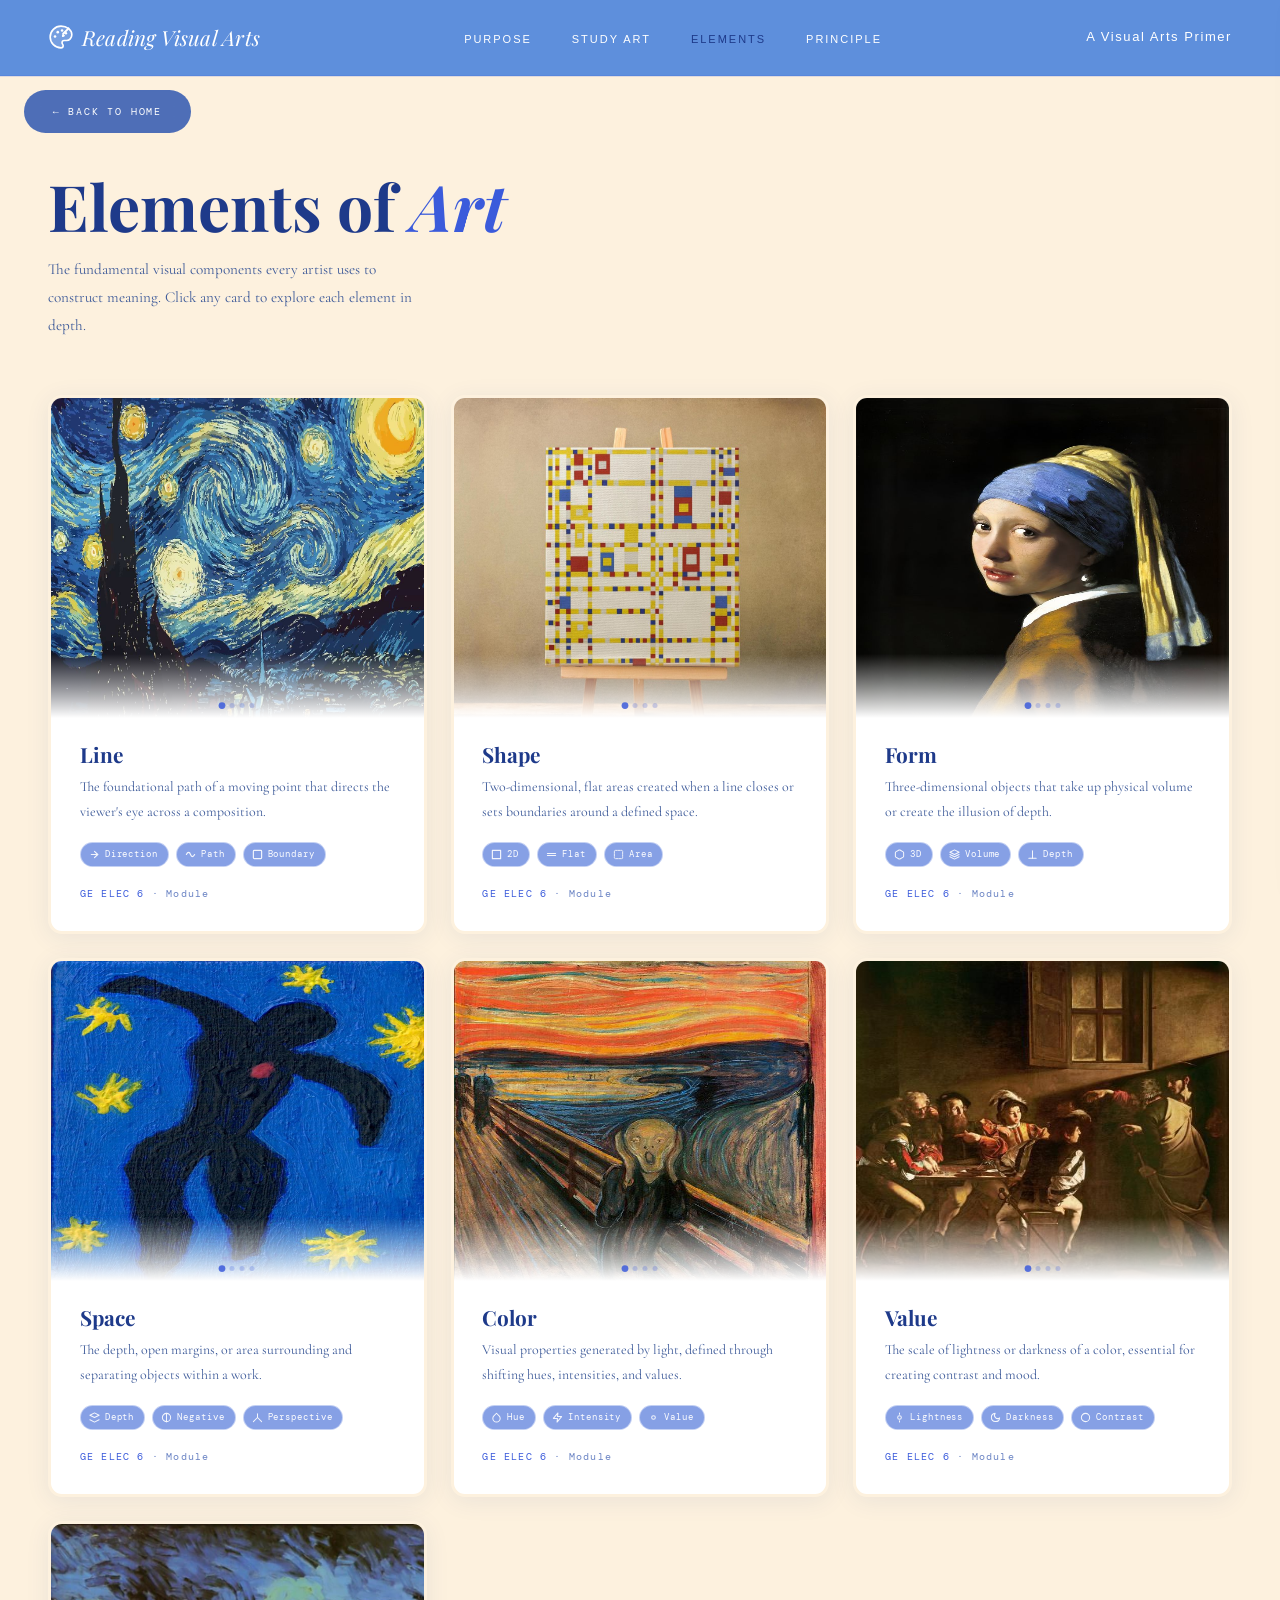
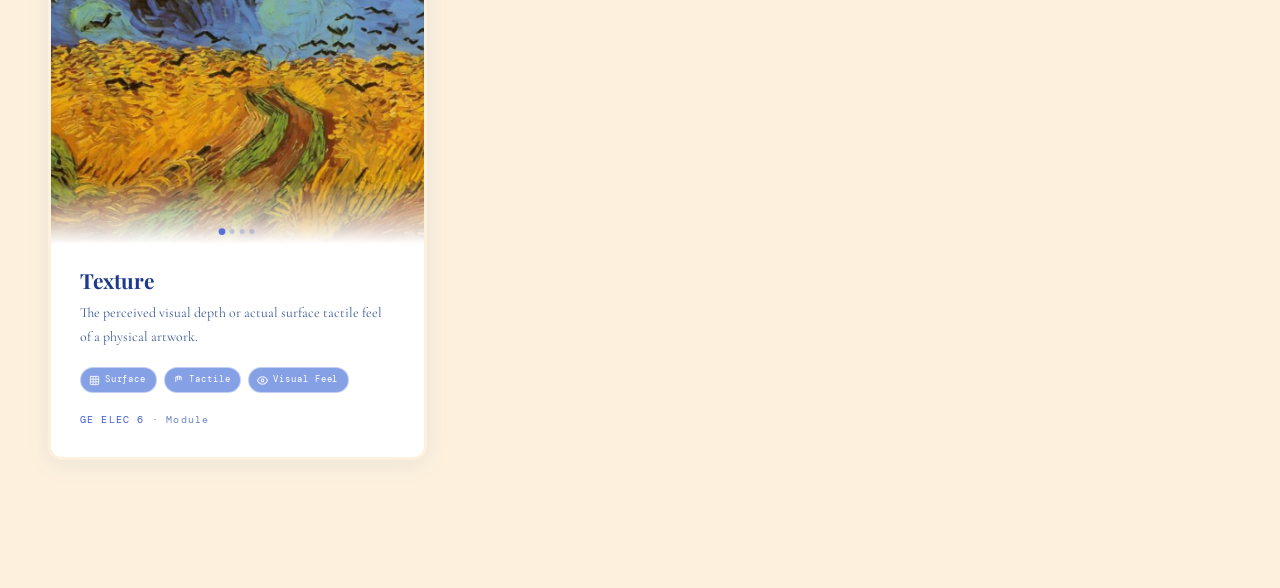
==== commit fadaff5e: "removed film from the headernavbar" ====
--- a/elements.html
+++ b/elements.html
@@ -373,7 +373,6 @@
     <li><a href="method.html">Study Art</a></li>
     <li><a href="elements.html" class="active">Elements</a></li>
     <li><a href="principles.html">Principle</a></li>
-    <li><a href="film.html">Film</a></li>
   </ul>
 </nav>
   <span class="masthead-issue">A Visual Arts Primer</span>
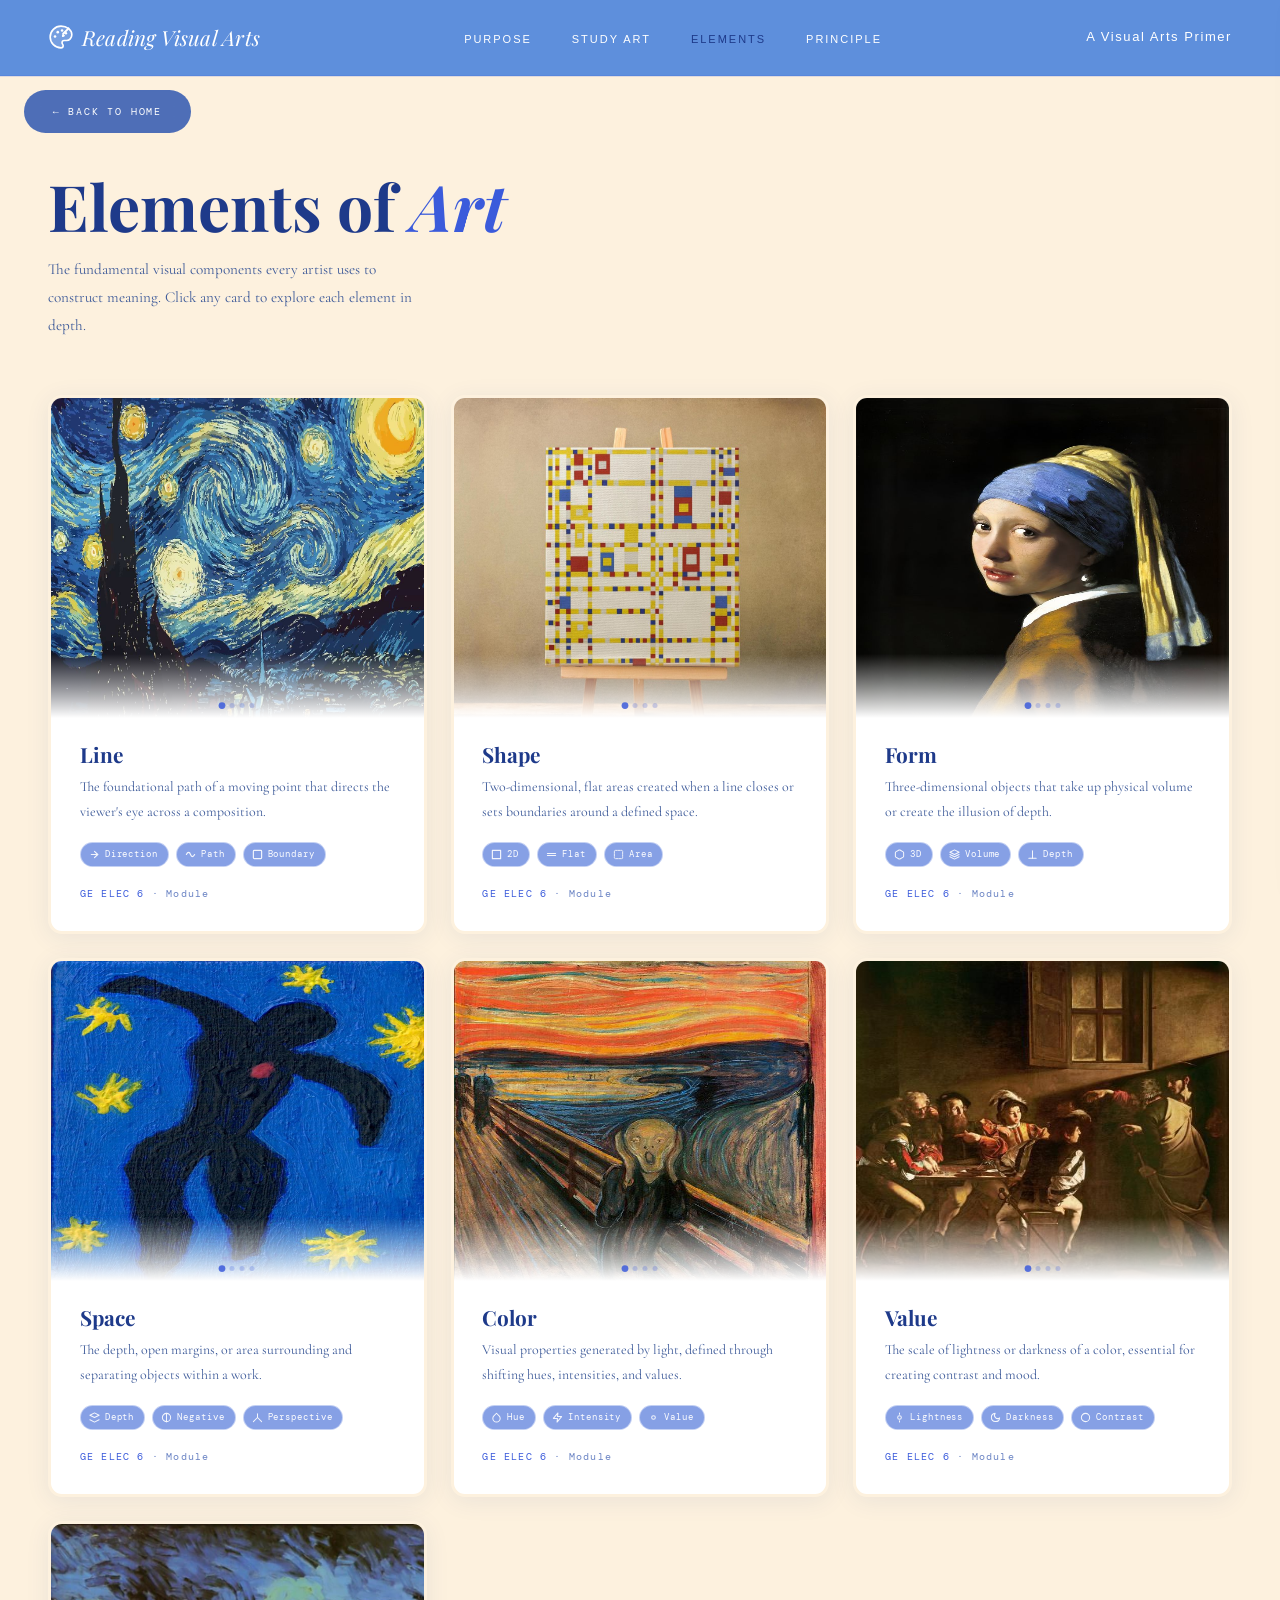
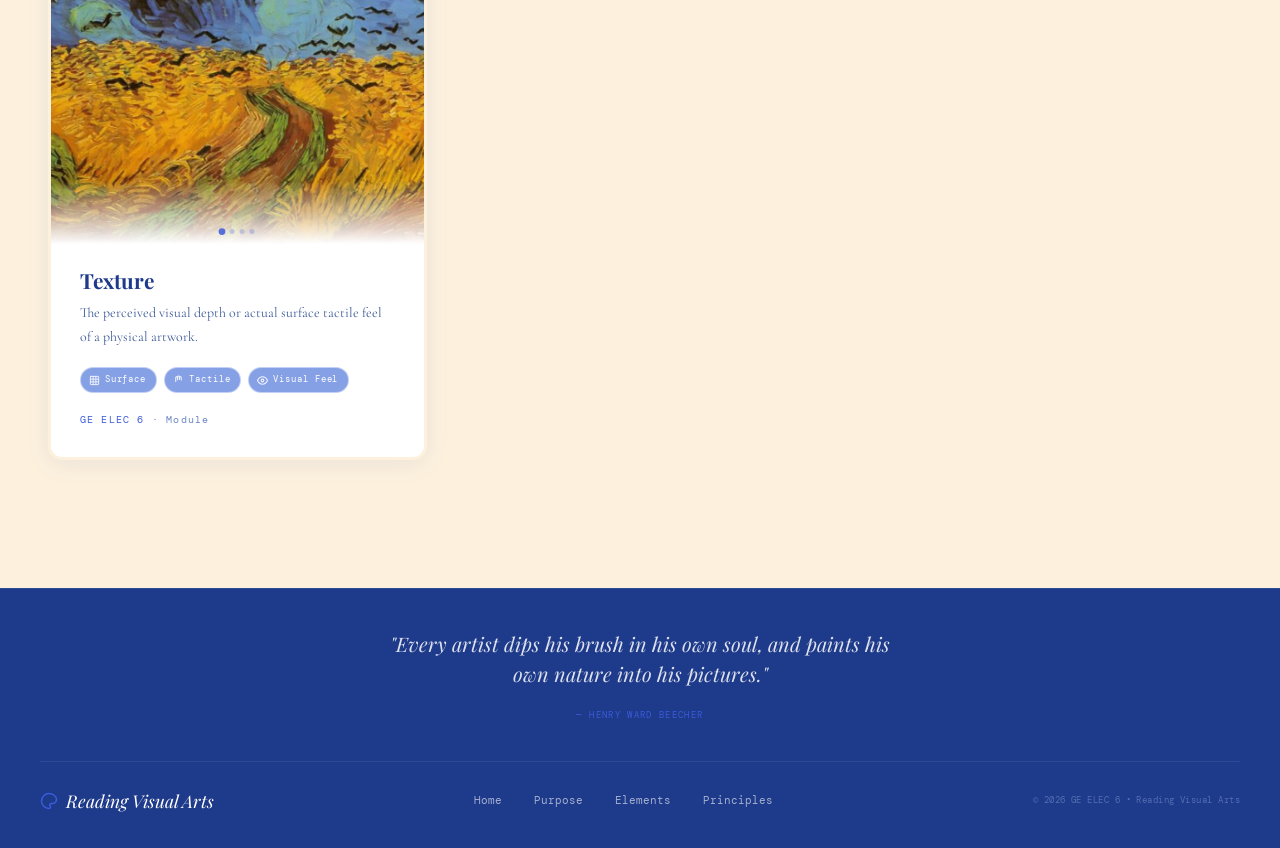
==== commit c733dbd8: "may footer na ya, huleh na" ====
--- a/elements.html
+++ b/elements.html
@@ -756,5 +756,50 @@
 
 
 </script>
+
+<!-- ═══ SIMPLE FOOTER ═══ -->
+<footer class="simple-footer">
+  <div class="footer-quote-section">
+    <p class="footer-quote">"Every artist dips his brush in his own soul, and paints his own nature into his pictures."</p>
+    <span class="footer-author">— Henry Ward Beecher</span>
+  </div>
+  <hr class="footer-divider">
+  <div class="footer-bottom-row">
+    <div class="footer-left">
+      <a href="index.html" class="footer-logo">
+        <svg xmlns="http://www.w3.org/2000/svg" width="18" height="18" viewBox="0 0 24 24" fill="none" stroke="currentColor" stroke-width="2">
+          <path d="M12 2C6.48 2 2 6.48 2 12c0 5.52 4.48 10 10 10 1.1 0 2-.9 2-2 0-.53-.2-1-.53-1.37-.32-.36-.51-.84-.51-1.35 0-1.1.9-2 2-2h2.35C19.66 15.28 22 12.85 22 10c0-4.42-4.48-8-10-8z"/>
+        </svg>
+        Reading Visual Arts
+      </a>
+    </div>
+    <div class="footer-links">
+      <a href="index.html">Home</a>
+      <a href="purposes.html">Purpose</a>
+      <a href="elements.html">Elements</a>
+      <a href="principles.html">Principles</a>
+    </div>
+    <div class="footer-copy">
+      &copy; 2026 GE ELEC 6 &bull; Reading Visual Arts
+    </div>
+  </div>
+</footer>
+
+<!-- Scroll-to-top Button -->
+<button class="footer-scroll-top" id="scrollTopBtn" aria-label="Scroll to top">
+  <svg width="18" height="18" viewBox="0 0 24 24" fill="none" stroke="currentColor" stroke-width="2.5" stroke-linecap="round" stroke-linejoin="round">
+    <polyline points="18 15 12 9 6 15"/>
+  </svg>
+</button>
+
+<script>
+  const scrollBtn = document.getElementById('scrollTopBtn');
+  window.addEventListener('scroll', () => {
+    scrollBtn.classList.toggle('visible', window.scrollY > 300);
+  });
+  scrollBtn.addEventListener('click', () => {
+    window.scrollTo({ top: 0, behavior: 'smooth' });
+  });
+</script>
 </body>
 </html>
--- a/style.css
+++ b/style.css
@@ -697,3 +697,144 @@
 
 .purpose-card:hover { transform: translateY(-8px); box-shadow: 0 20px 50px rgba(30,58,138,0.14); }
 .purpose-card > * { position: relative; z-index: 1; }
+
+/* ═══════════════════════════════════════════════════════════════
+   SIMPLE COMPACT FOOTER — Reading Visual Arts
+   ═══════════════════════════════════════════════════════════════ */
+
+.simple-footer {
+  background: var(--navy);
+  color: rgba(255, 255, 255, 0.5);
+  border-top: 1px solid rgba(255, 255, 255, 0.08);
+  padding: 2rem 2.5rem;
+  display: flex;
+  flex-direction: column;
+  align-items: center;
+  gap: 1.5rem;
+}
+
+.simple-footer a {
+  color: rgba(255, 255, 255, 0.6);
+  text-decoration: none;
+  transition: color 0.3s;
+}
+
+.simple-footer a:hover {
+  color: var(--cobalt);
+}
+
+.footer-quote-section {
+  text-align: center;
+  max-width: 60ch;
+  margin: 0.5rem auto;
+}
+
+.footer-quote {
+  font-family: 'Playfair Display', serif;
+  font-size: clamp(1rem, 1.8vw, 1.25rem);
+  font-style: italic;
+  color: rgba(255, 255, 255, 0.85);
+  line-height: 1.5;
+  margin-bottom: 0.5rem;
+}
+
+.footer-author {
+  font-family: 'DM Mono', monospace;
+  font-size: 9px;
+  letter-spacing: 0.15em;
+  text-transform: uppercase;
+  color: var(--cobalt);
+}
+
+.footer-divider {
+  width: 100%;
+  max-width: 1200px;
+  border: 0;
+  border-top: 1px solid rgba(255, 255, 255, 0.08);
+  margin: 0;
+}
+
+.footer-bottom-row {
+  width: 100%;
+  max-width: 1200px;
+  display: flex;
+  justify-content: space-between;
+  align-items: center;
+  flex-wrap: wrap;
+  gap: 1.5rem;
+  font-family: 'DM Mono', monospace;
+  font-size: 11px;
+}
+
+.footer-logo {
+  font-family: 'Playfair Display', serif;
+  font-size: 1.1rem;
+  font-style: italic;
+  display: flex;
+  align-items: center;
+  gap: 8px;
+  color: white !important;
+}
+
+.footer-logo svg {
+  color: var(--cobalt);
+  fill: none;
+}
+
+.footer-links {
+  display: flex;
+  gap: 2rem;
+  flex-wrap: wrap;
+}
+
+.footer-copy {
+  letter-spacing: 0.05em;
+  opacity: 0.7;
+}
+
+/* ── SCROLL TO TOP ── */
+.footer-scroll-top {
+  position: fixed;
+  bottom: 2rem; right: 2rem;
+  width: 40px; height: 40px;
+  border-radius: 50%;
+  background: rgba(59,91,219,0.9);
+  color: white;
+  border: none;
+  cursor: pointer;
+  display: flex;
+  align-items: center;
+  justify-content: center;
+  box-shadow: 0 4px 15px rgba(59,91,219,0.3);
+  opacity: 0;
+  visibility: hidden;
+  transform: translateY(10px);
+  transition: opacity 0.4s, visibility 0.4s, transform 0.4s, background 0.3s;
+  z-index: 800;
+}
+
+.footer-scroll-top.visible {
+  opacity: 1;
+  visibility: visible;
+  transform: translateY(0);
+}
+
+.footer-scroll-top:hover {
+  background: var(--navy);
+  transform: translateY(-3px);
+  box-shadow: 0 6px 20px rgba(59,91,219,0.35);
+}
+
+/* ── FOOTER RESPONSIVE ── */
+@media (max-width: 768px) {
+  .footer-bottom-row {
+    flex-direction: column;
+    text-align: center;
+  }
+  .footer-links {
+    justify-content: center;
+    gap: 1.5rem;
+  }
+}
+
+
